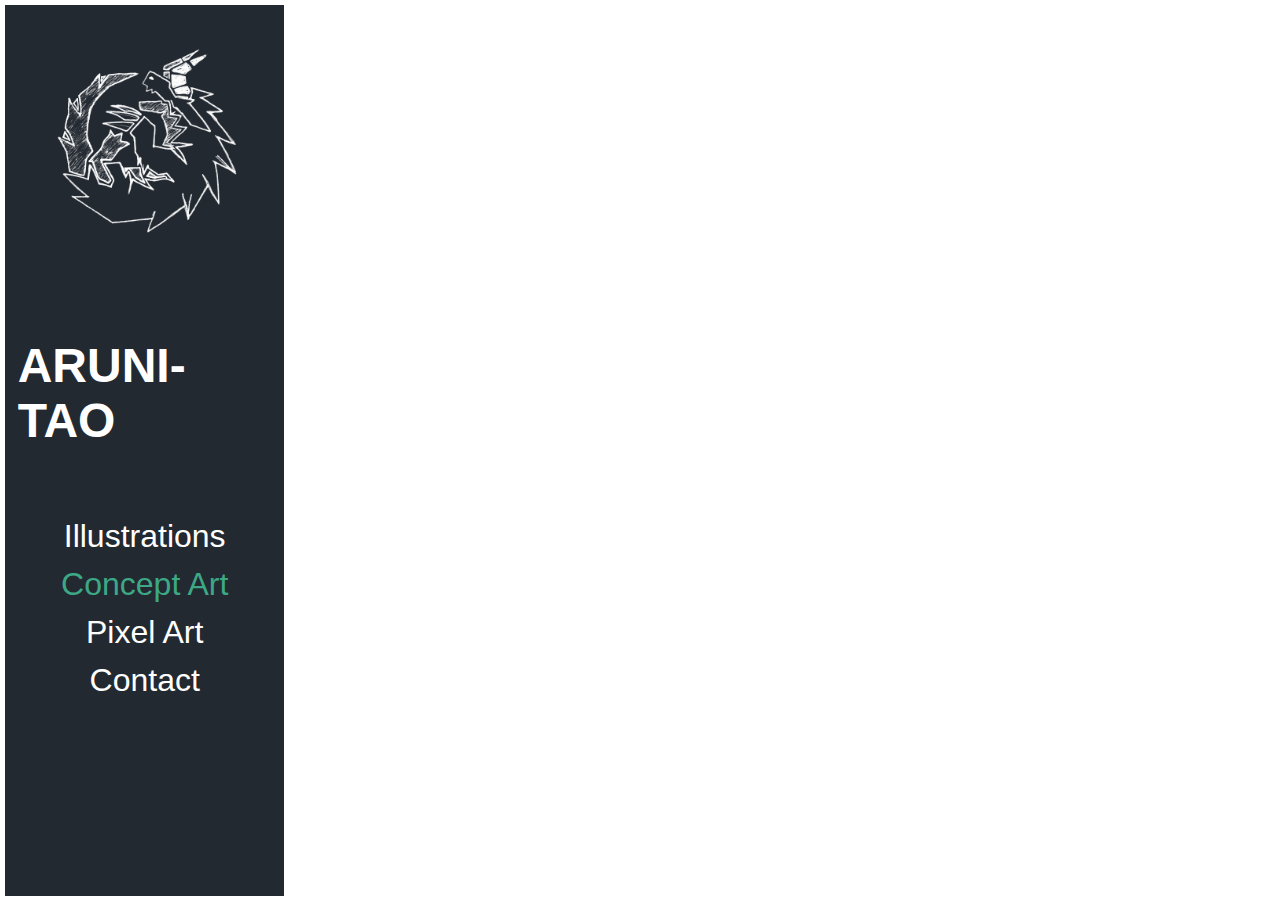
==== concept-art.html @ 2a395d1a "empty pages with navigation" ====
<!DOCTYPE html>
<html lang="en">
    <head>
        <meta charset="UTF-8">
        <title>AruniTao</title>
        <script src="https://ajax.googleapis.com/ajax/libs/jquery/3.6.0/jquery.min.js"></script>
        <link href="https://fonts.googleapis.com/css2?family=Lato:wght@100;300;400;700;900&display=swap" rel="stylesheet">
        <link rel="stylesheet" type="text/css" href="css/style.css"/>
        <style type="text/css">
            #navigation-concept-art-link {
                color: #3CA886;
            }
        </style>
        <script type="application/javascript">
            $(() => {
                $('#navigation-container').load('navigation.html');
            });
        </script>
    </head>
    <body>
        <div>
            <section id="navigation-container"></section>
            <section id="content">
            </section>
        </div>
    </body>
</html>
---- css/style.css ----
body {
    font-family: "Lato 100", "Lato 300", "Lato 400", "Lato 700", "Lato 900", sans-serif;
    color: white;
    height: 99vh;
    margin: 0;
    padding: 0;
    font-size: 16px;
}

body > div {
    height: 100%;
    display: flex;
    justify-content: space-between;
    align-items: stretch;
    padding: 5px;
}

a {
    text-decoration: none;
    color: white;
}

a:hover, a:focus {
    color: #72DCB8 !important;
}

.navigation-on-index {
    display: none;
}

#navigation-container {
    background-color: #232931;
    max-width: 20%;
    padding: 1%;
    display: flex;
    flex-direction: column;
    align-items: center;
}

#navigation-container h1 {
    text-transform: uppercase;
    font-size: 3rem;
}

#navigation-container ul {
    list-style: none;
    text-align: center;
    padding: 0;
    line-height: 3rem;
    font-size: 2rem;
}

#navigation-container a {
    padding: 10px;
}

#logo-link {
    display: block;
    width: 75%;
}

.navigation-logo {
    width: 100%;
    animation: spin 20s infinite ease-in-out;
    margin-top: 20px;
    margin-bottom: 50px;
}

@keyframes spin {
    0% {
        transform: rotate(360deg);
    }
    5% {
        transform: rotate(0deg) scale(1.3);
    }
    6% {
        transform: scale(1);
    }
}
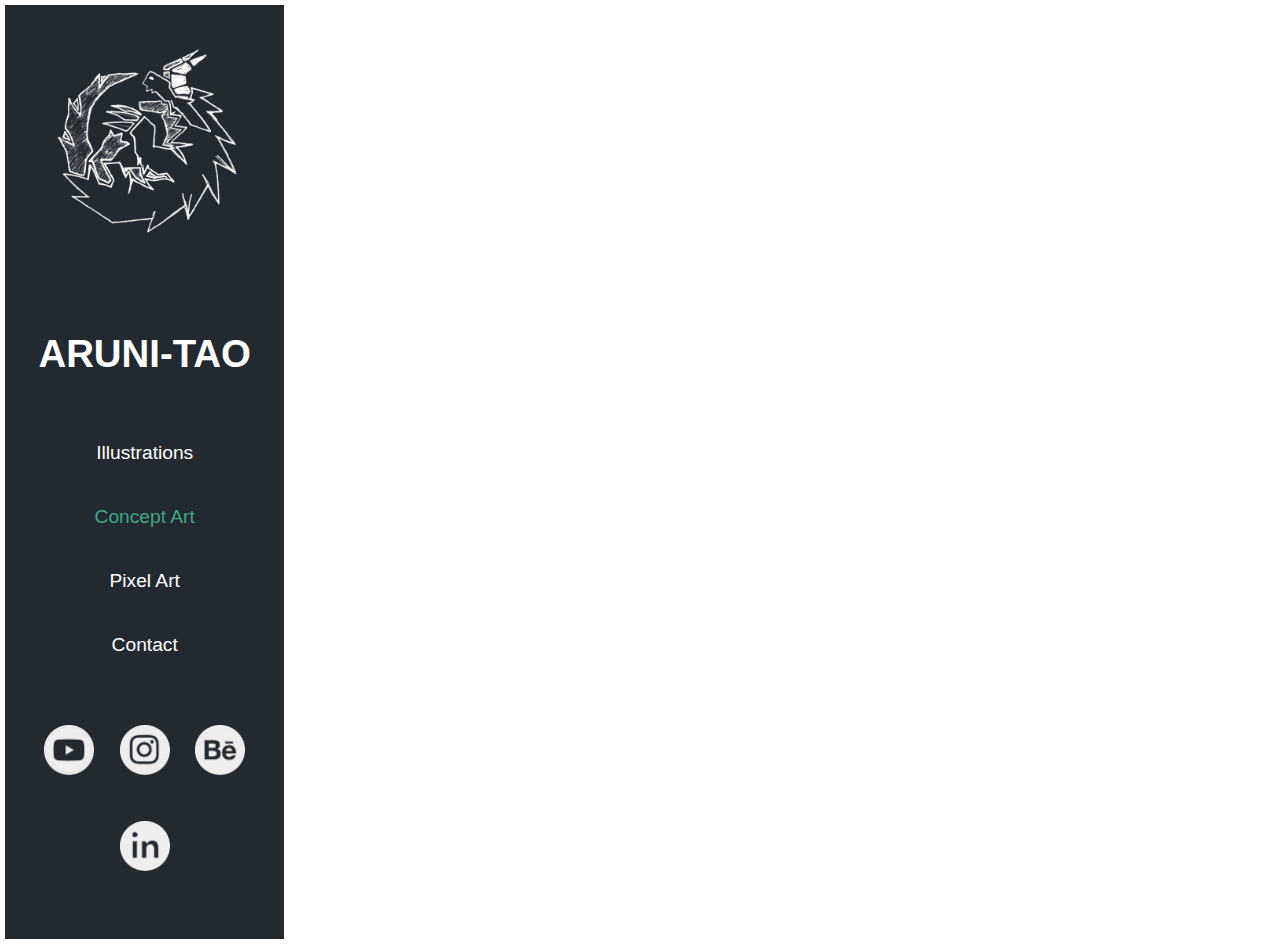
==== commit 058e2e65: "first images" ====
--- a/concept-art.html
+++ b/concept-art.html
@@ -18,7 +18,7 @@
         </script>
     </head>
     <body>
-        <div>
+        <div id="main-container">
             <section id="navigation-container"></section>
             <section id="content">
             </section>
--- a/css/style.css
+++ b/css/style.css
@@ -1,17 +1,15 @@
 body {
     font-family: "Lato 100", "Lato 300", "Lato 400", "Lato 700", "Lato 900", sans-serif;
     color: white;
-    height: 99vh;
     margin: 0;
     padding: 0;
-    font-size: 16px;
+    min-height: 99vh;
 }
 
-body > div {
-    height: 100%;
+#main-container {
+    min-height: 99vh;
     display: flex;
     justify-content: space-between;
-    align-items: stretch;
     padding: 5px;
 }
 
@@ -35,19 +33,20 @@
     display: flex;
     flex-direction: column;
     align-items: center;
+    justify-content: space-between;
 }
 
 #navigation-container h1 {
     text-transform: uppercase;
-    font-size: 3rem;
+    font-size: 3vw;
 }
 
 #navigation-container ul {
     list-style: none;
     text-align: center;
     padding: 0;
-    line-height: 3rem;
-    font-size: 2rem;
+    line-height: 4rem;
+    font-size: 1.5vw;
 }
 
 #navigation-container a {
@@ -66,14 +65,30 @@
     margin-bottom: 50px;
 }
 
+.social-media-container * {
+    display: inline-block;
+}
+
+.social-media-container img {
+    max-width: 50px;
+    min-width: 20px;
+}
+
+.social-media-container {
+    justify-self: flex-end;
+}
+
 @keyframes spin {
     0% {
+        transform: scale(1);
+    }
+    1% {
         transform: rotate(360deg);
     }
-    5% {
+    6% {
         transform: rotate(0deg) scale(1.3);
     }
-    6% {
+    7% {
         transform: scale(1);
     }
 }
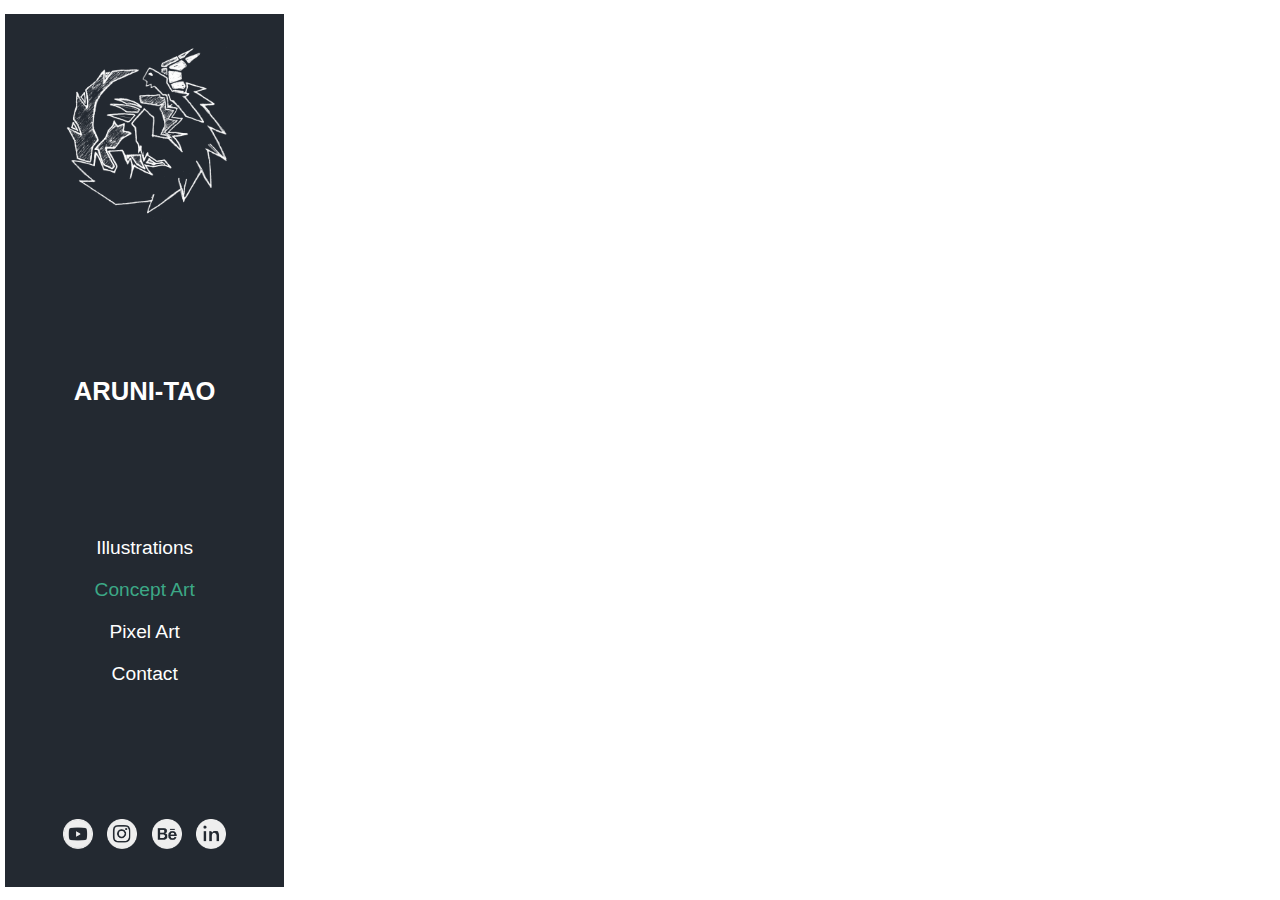
==== commit 5ae0c99c: "index" ====
--- a/concept-art.html
+++ b/concept-art.html
@@ -18,7 +18,7 @@
         </script>
     </head>
     <body>
-        <div id="main-container">
+        <div id="main-container" class="page-navigation">
             <section id="navigation-container"></section>
             <section id="content">
             </section>
--- a/css/style.css
+++ b/css/style.css
@@ -2,20 +2,30 @@
     font-family: "Lato 100", "Lato 300", "Lato 400", "Lato 700", "Lato 900", sans-serif;
     color: white;
     margin: 0;
+    margin-top: 1vh;
     padding: 0;
-    min-height: 99vh;
+    min-height: 97vh;
 }
 
 #main-container {
-    min-height: 99vh;
+    min-height: 97vh;
     display: flex;
     justify-content: space-between;
     padding: 5px;
 }
 
+.page-navigation {
+    height: 100%;
+}
+
 a {
     text-decoration: none;
     color: white;
+}
+
+ul {
+    list-style: none;
+    padding: 0;
 }
 
 a:hover, a:focus {
@@ -26,9 +36,16 @@
     display: none;
 }
 
+#content {
+    display: flex;
+    flex-wrap: wrap;
+    padding: 0 5px;
+}
+
 #navigation-container {
     background-color: #232931;
     max-width: 20%;
+    min-width: 15%;
     padding: 1%;
     display: flex;
     flex-direction: column;
@@ -38,28 +55,30 @@
 
 #navigation-container h1 {
     text-transform: uppercase;
-    font-size: 3vw;
+    font-size: 2vw;
+    font-weight: 700;
 }
 
-#navigation-container ul {
-    list-style: none;
-    text-align: center;
-    padding: 0;
-    line-height: 4rem;
+.navigation-list {
+    display: flex;
+    align-items: center;
+    justify-content: center;
+    flex-direction: column;
     font-size: 1.5vw;
 }
 
-#navigation-container a {
-    padding: 10px;
+.navigation-list li {
+    padding: 10px 0;
 }
 
 #logo-link {
     display: block;
     width: 75%;
+    text-align: center;
 }
 
 .navigation-logo {
-    width: 100%;
+    width: 90%;
     animation: spin 20s infinite ease-in-out;
     margin-top: 20px;
     margin-bottom: 50px;
@@ -70,12 +89,13 @@
 }
 
 .social-media-container img {
-    max-width: 50px;
-    min-width: 20px;
+    max-width: 30px;
+    padding: 5px;
 }
 
 .social-media-container {
     justify-self: flex-end;
+    text-align: center;
 }
 
 @keyframes spin {
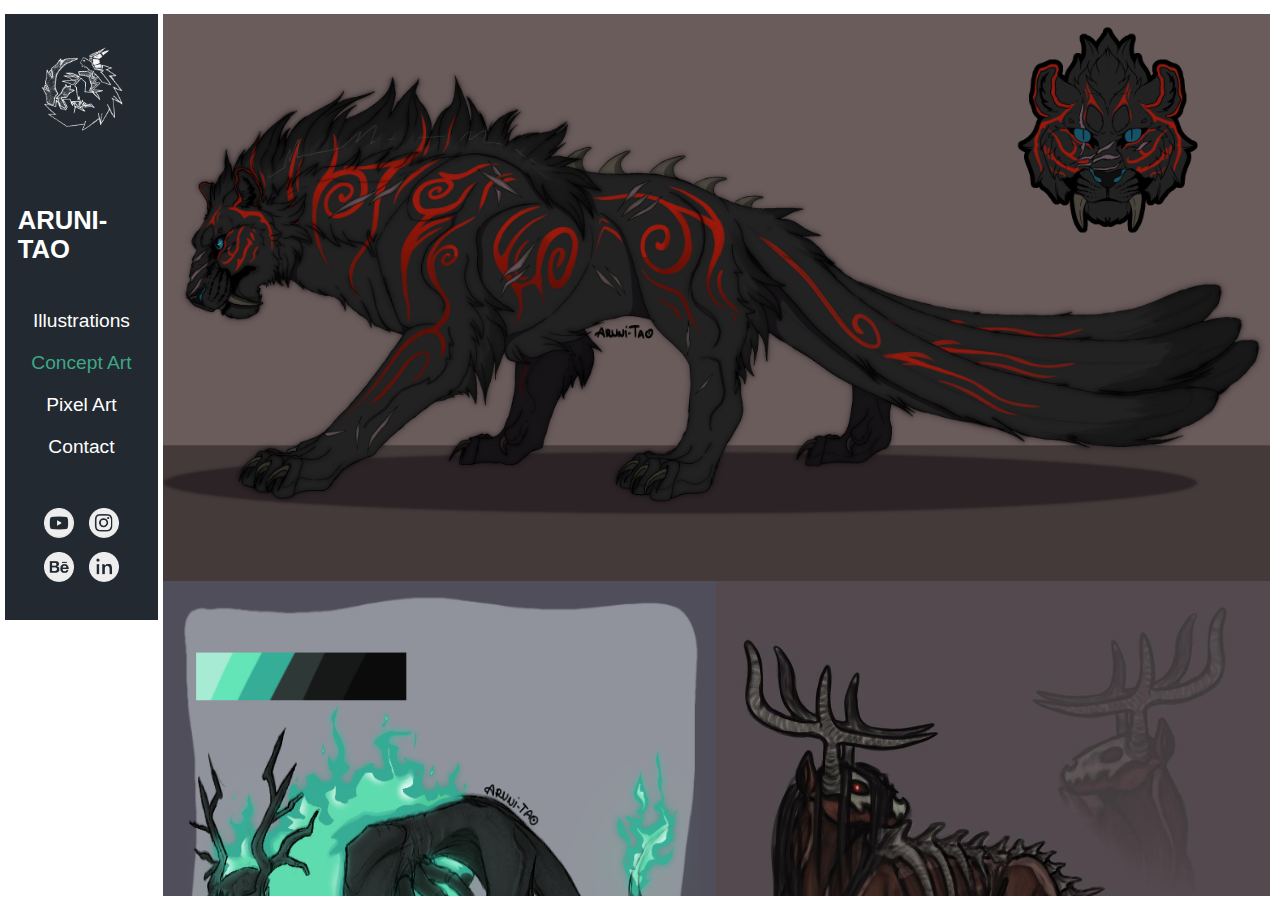
==== commit 5dbe5e5f: "index" ====
--- a/concept-art.html
+++ b/concept-art.html
@@ -18,9 +18,14 @@
         </script>
     </head>
     <body>
-        <div id="main-container" class="page-navigation">
-            <section id="navigation-container"></section>
+        <div id="main-container">
+            <section id="navigation-container" class="page-navigation"></section>
             <section id="content">
+                <img src="images/concept-art/Illustration13.jpg" width="100%">
+                <img src="images/concept-art/ADOPT3.jpg" width="50%">
+                <img src="images/concept-art/_ota_adopt__meat_deer_by_xreicher_de7nwds-fullview.jpg" width="50%">
+                <img src="images/concept-art/Illustration4.png" width="50%">
+                <img src="images/concept-art/NewCanvzzzas1.png" width="50%">
             </section>
         </div>
     </body>
--- a/css/style.css
+++ b/css/style.css
@@ -40,12 +40,13 @@
     display: flex;
     flex-wrap: wrap;
     padding: 0 5px;
+    height: 98vh;
+    overflow: auto;
 }
 
 #navigation-container {
     background-color: #232931;
-    max-width: 20%;
-    min-width: 15%;
+    max-width: 15%;
     padding: 1%;
     display: flex;
     flex-direction: column;
